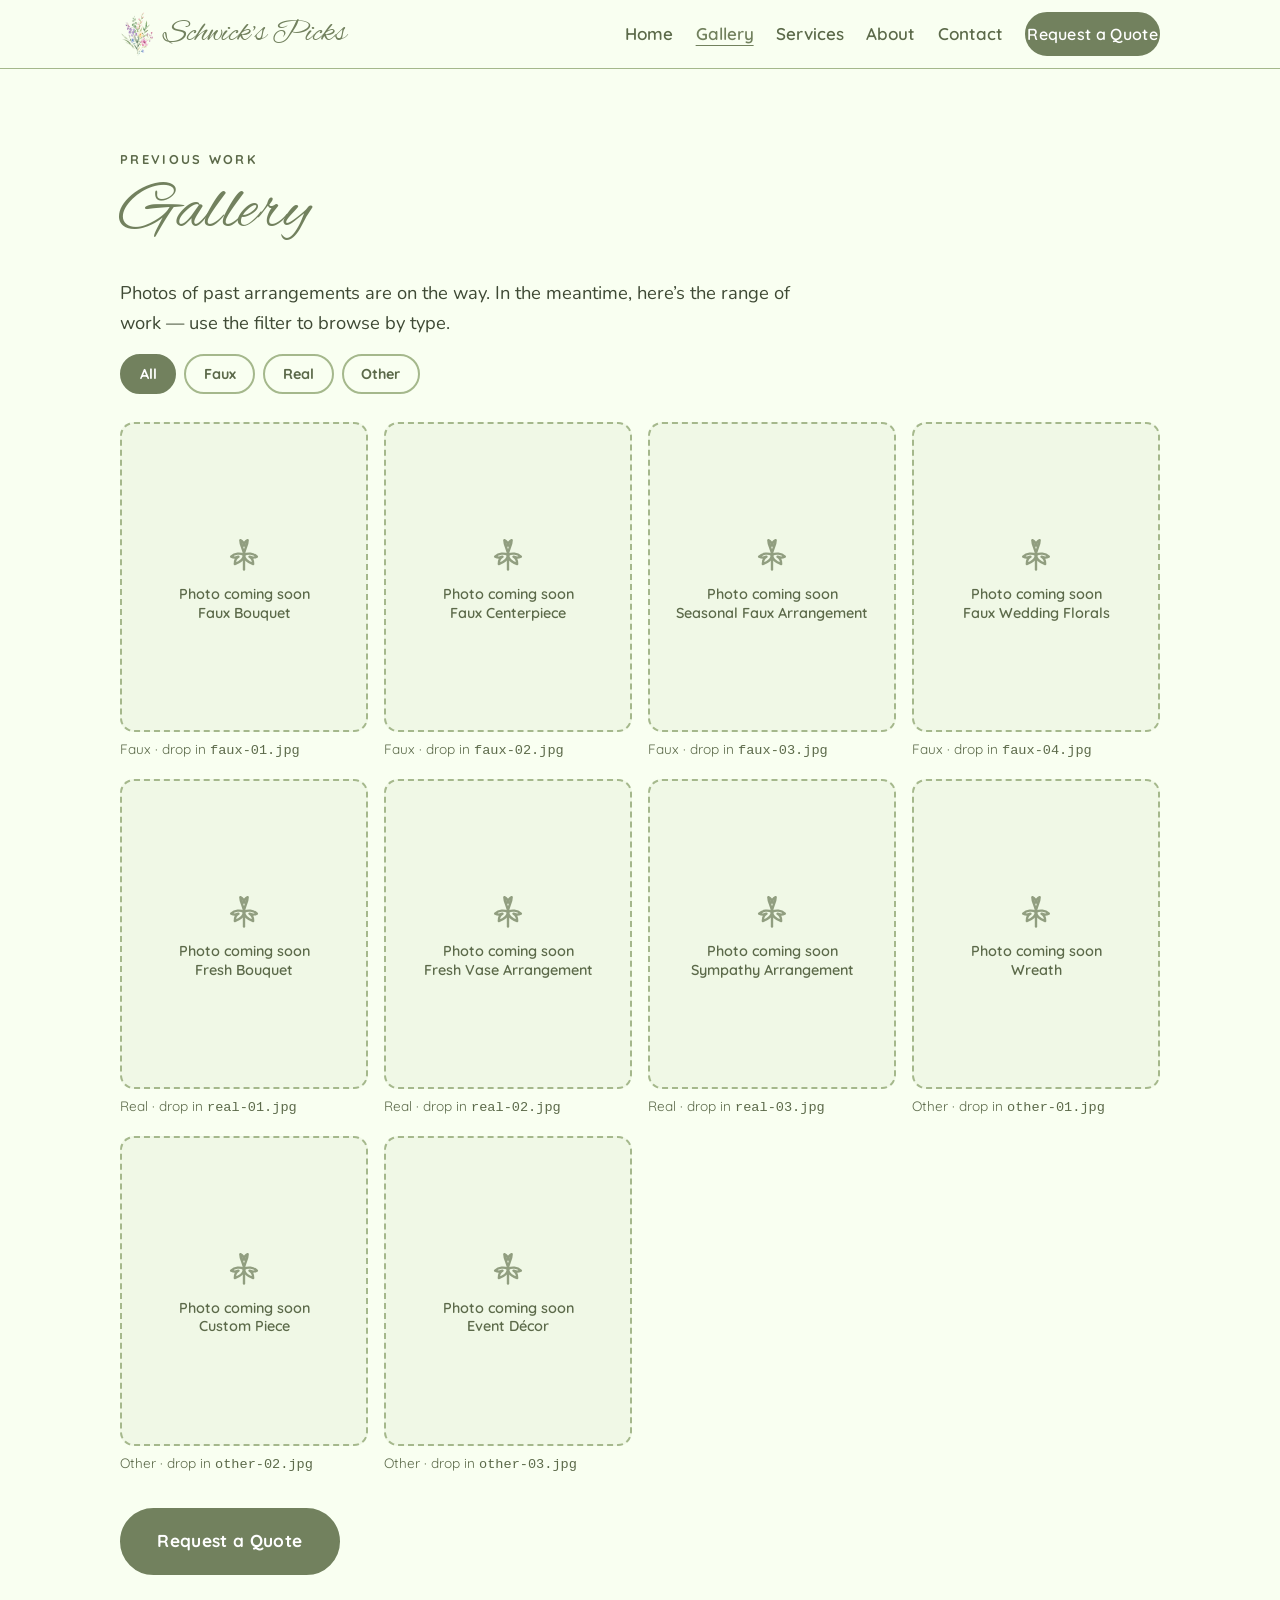
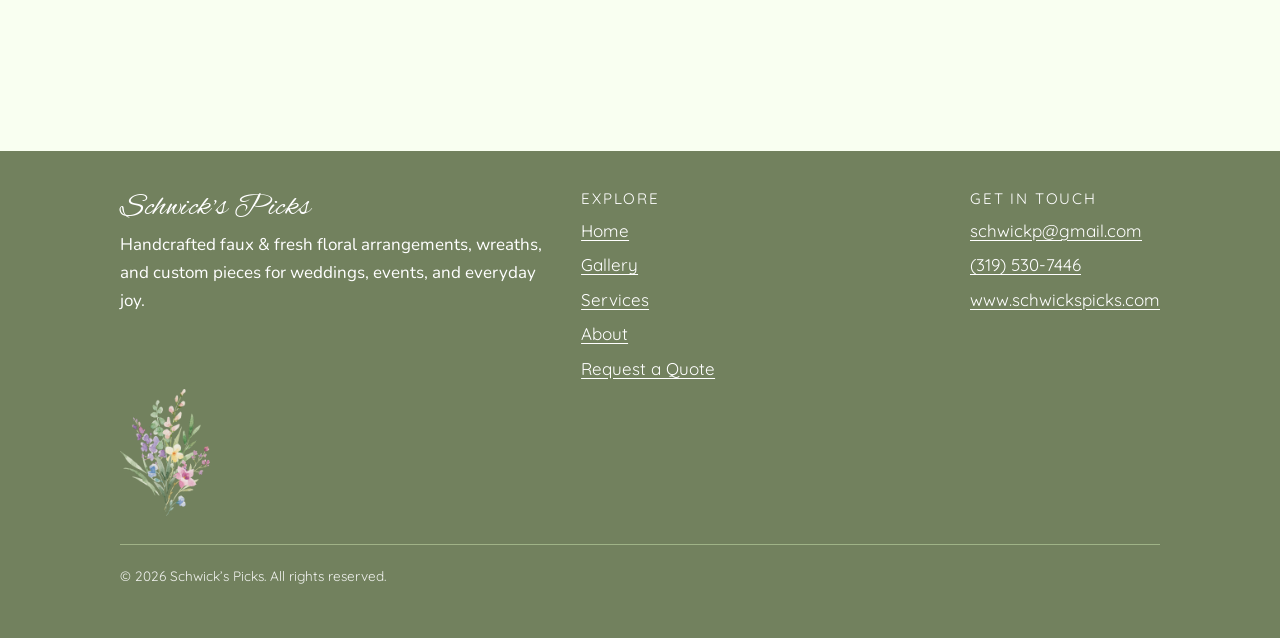
==== gallery.html @ 074eb184 "Schwick's Picks: initial static marketing site Multi-page static site (Home, Services, Gallery, Quot" ====
<!DOCTYPE html>
<html lang="en">
<head>
  <meta charset="UTF-8">
  <meta name="viewport" content="width=device-width, initial-scale=1">
  <title>Gallery — Schwick's Picks</title>
  <meta name="description" content="A gallery of past floral work from Schwick's Picks — faux arrangements, fresh flowers, wreaths, and custom pieces.">

  <meta property="og:type" content="website">
  <meta property="og:title" content="Gallery — Schwick's Picks">
  <meta property="og:description" content="Past floral work — faux arrangements, fresh flowers, wreaths, and custom pieces.">
  <meta property="og:image" content="assets/img/branding/schwicks-picks-floral.png">
  <meta property="og:site_name" content="Schwick's Picks">
  <meta name="twitter:card" content="summary">

  <link rel="icon" href="assets/img/branding/favicon.png" sizes="32x32" type="image/png">
  <link rel="apple-touch-icon" href="assets/img/branding/favicon-180.png">

  <link rel="preconnect" href="https://fonts.googleapis.com">
  <link rel="preconnect" href="https://fonts.gstatic.com" crossorigin>
  <link href="https://fonts.googleapis.com/css2?family=Alex+Brush&amp;family=Nunito:wght@400;600;700&amp;family=Quicksand:wght@500;600;700&amp;display=swap" rel="stylesheet">

  <link rel="stylesheet" href="styles.css">
</head>
<body>
  <a class="skip-link" href="#main">Skip to content</a>

  <!-- ===== Shared header (keep in sync across all pages) ===== -->
  <header class="site-header">
    <div class="container site-header__inner">
      <a class="brand" href="index.html">
        <img class="brand__mark" src="assets/img/branding/schwicks-picks-floral.png" alt="" width="34" height="44">
        <span class="brand__name">Schwick&rsquo;s Picks</span>
      </a>
      <button class="nav-toggle" type="button" aria-expanded="false" aria-controls="site-nav">
        <span class="visually-hidden">Menu</span>
        <span class="nav-toggle__bar"></span>
        <span class="nav-toggle__bar"></span>
        <span class="nav-toggle__bar"></span>
      </button>
      <nav class="site-nav" id="site-nav" aria-label="Primary">
        <ul>
          <li><a href="index.html">Home</a></li>
          <li><a href="gallery.html" aria-current="page">Gallery</a></li>
          <li><a href="services.html">Services</a></li>
          <li><a href="about.html">About</a></li>
          <li><a href="quote.html#contact">Contact</a></li>
          <li><a class="btn" href="quote.html">Request a Quote</a></li>
        </ul>
      </nav>
    </div>
  </header>

  <main id="main">

    <section class="section">
      <div class="container">
        <p class="eyebrow">Previous work</p>
        <h1>Gallery</h1>
        <p class="lead">Photos of past arrangements are on the way. In the meantime, here&rsquo;s the range of work &mdash; use the filter to browse by type.</p>

        <!-- Vanilla-JS filter. Works without JS: all items simply show. -->
        <div class="filter-bar" data-filter-bar role="group" aria-label="Filter gallery by type">
          <button class="filter-btn" type="button" data-filter="all" aria-pressed="true">All</button>
          <button class="filter-btn" type="button" data-filter="faux" aria-pressed="false">Faux</button>
          <button class="filter-btn" type="button" data-filter="real" aria-pressed="false">Real</button>
          <button class="filter-btn" type="button" data-filter="other" aria-pressed="false">Other</button>
        </div>

        <div class="gallery-grid">

          <!-- FAUX — Owner: replace each .photo-ph contents with
               <img class="photo-ph__img" src="assets/img/gallery/faux-0X.jpg" alt="..."> -->
          <figure class="gallery-figure" data-category="faux">
            <div class="photo-ph">
              <img class="ph-glyph" src="assets/img/branding/sprig.svg" alt="" aria-hidden="true">
              <span class="photo-ph__caption">Photo coming soon<br>Faux Bouquet</span>
            </div>
            <figcaption>Faux &middot; drop in <code>faux-01.jpg</code></figcaption>
          </figure>
          <figure class="gallery-figure" data-category="faux">
            <div class="photo-ph">
              <img class="ph-glyph" src="assets/img/branding/sprig.svg" alt="" aria-hidden="true">
              <span class="photo-ph__caption">Photo coming soon<br>Faux Centerpiece</span>
            </div>
            <figcaption>Faux &middot; drop in <code>faux-02.jpg</code></figcaption>
          </figure>
          <figure class="gallery-figure" data-category="faux">
            <div class="photo-ph">
              <img class="ph-glyph" src="assets/img/branding/sprig.svg" alt="" aria-hidden="true">
              <span class="photo-ph__caption">Photo coming soon<br>Seasonal Faux Arrangement</span>
            </div>
            <figcaption>Faux &middot; drop in <code>faux-03.jpg</code></figcaption>
          </figure>
          <figure class="gallery-figure" data-category="faux">
            <div class="photo-ph">
              <img class="ph-glyph" src="assets/img/branding/sprig.svg" alt="" aria-hidden="true">
              <span class="photo-ph__caption">Photo coming soon<br>Faux Wedding Florals</span>
            </div>
            <figcaption>Faux &middot; drop in <code>faux-04.jpg</code></figcaption>
          </figure>

          <!-- REAL — Owner: drop in assets/img/gallery/real-0X.jpg -->
          <figure class="gallery-figure" data-category="real">
            <div class="photo-ph">
              <img class="ph-glyph" src="assets/img/branding/sprig.svg" alt="" aria-hidden="true">
              <span class="photo-ph__caption">Photo coming soon<br>Fresh Bouquet</span>
            </div>
            <figcaption>Real &middot; drop in <code>real-01.jpg</code></figcaption>
          </figure>
          <figure class="gallery-figure" data-category="real">
            <div class="photo-ph">
              <img class="ph-glyph" src="assets/img/branding/sprig.svg" alt="" aria-hidden="true">
              <span class="photo-ph__caption">Photo coming soon<br>Fresh Vase Arrangement</span>
            </div>
            <figcaption>Real &middot; drop in <code>real-02.jpg</code></figcaption>
          </figure>
          <figure class="gallery-figure" data-category="real">
            <div class="photo-ph">
              <img class="ph-glyph" src="assets/img/branding/sprig.svg" alt="" aria-hidden="true">
              <span class="photo-ph__caption">Photo coming soon<br>Sympathy Arrangement</span>
            </div>
            <figcaption>Real &middot; drop in <code>real-03.jpg</code></figcaption>
          </figure>

          <!-- OTHER — Owner: drop in assets/img/gallery/other-0X.jpg -->
          <figure class="gallery-figure" data-category="other">
            <div class="photo-ph">
              <img class="ph-glyph" src="assets/img/branding/sprig.svg" alt="" aria-hidden="true">
              <span class="photo-ph__caption">Photo coming soon<br>Wreath</span>
            </div>
            <figcaption>Other &middot; drop in <code>other-01.jpg</code></figcaption>
          </figure>
          <figure class="gallery-figure" data-category="other">
            <div class="photo-ph">
              <img class="ph-glyph" src="assets/img/branding/sprig.svg" alt="" aria-hidden="true">
              <span class="photo-ph__caption">Photo coming soon<br>Custom Piece</span>
            </div>
            <figcaption>Other &middot; drop in <code>other-02.jpg</code></figcaption>
          </figure>
          <figure class="gallery-figure" data-category="other">
            <div class="photo-ph">
              <img class="ph-glyph" src="assets/img/branding/sprig.svg" alt="" aria-hidden="true">
              <span class="photo-ph__caption">Photo coming soon<br>Event D&eacute;cor</span>
            </div>
            <figcaption>Other &middot; drop in <code>other-03.jpg</code></figcaption>
          </figure>

        </div>

        <p style="margin-top:2rem;"><a class="btn btn--lg" href="quote.html">Request a Quote</a></p>
      </div>
    </section>

  </main>

  <!-- ===== Shared footer (keep in sync across all pages) ===== -->
  <footer class="site-footer">
    <div class="container">
      <div class="site-footer__grid">
        <div>
          <h2>Schwick&rsquo;s Picks</h2>
          <p>Handcrafted faux &amp; fresh floral arrangements, wreaths, and custom pieces for weddings, events, and everyday joy.</p>
          <!-- TODO: add service area, e.g. "Serving Eastern Iowa" -->
        </div>
        <div>
          <h3>Explore</h3>
          <ul>
            <li><a href="index.html">Home</a></li>
            <li><a href="gallery.html">Gallery</a></li>
            <li><a href="services.html">Services</a></li>
            <li><a href="about.html">About</a></li>
            <li><a href="quote.html">Request a Quote</a></li>
          </ul>
        </div>
        <div>
          <h3>Get in touch</h3>
          <ul>
            <li><a href="mailto:schwickp@gmail.com">schwickp@gmail.com</a></li>
            <li><a href="tel:+13195307446">(319) 530-7446</a></li>
            <li><a href="https://www.schwickspicks.com">www.schwickspicks.com</a></li>
          </ul>
        </div>
      </div>
      <img class="footer-art" src="assets/img/branding/schwicks-picks-floral.png" alt="" aria-hidden="true">
      <p class="footer-legal">&copy; <span id="year">2026</span> Schwick&rsquo;s Picks. All rights reserved.</p>
    </div>
  </footer>

  <script src="script.js"></script>
  <script>document.getElementById("year").textContent = new Date().getFullYear();</script>
</body>
</html>
---- styles.css ----
/* =========================================================================
   Schwick's Picks — shared stylesheet
   Plain CSS3, no build step. Mobile-first.
   ========================================================================= */

:root {
  /* Brand palette — sampled from the business card */
  --color-bg: #F9FFF1;        /* soft ivory/cream background */
  --color-primary: #72815E;   /* deep sage green — headings, nav, icons, buttons */
  --color-accent: #A5B88C;    /* lighter sage green — borders, hover states, dividers */
  --color-text: #3F4A35;      /* darker sage-gray — body paragraph text (WCAG AA on cream) */

  --color-surface: #FFFFFF;
  --color-primary-dark: #5C6A4A;   /* button hover / active */

  /* Typography */
  --font-script: "Alex Brush", "Segoe Script", cursive;
  --font-ui: "Quicksand", "Trebuchet MS", system-ui, sans-serif;
  --font-body: "Nunito", system-ui, -apple-system, "Segoe UI", sans-serif;

  --maxw: 1080px;
  --radius: 14px;
  --shadow: 0 6px 22px rgba(63, 74, 53, 0.12);
  --focus: 3px solid var(--color-primary-dark);
}

/* ---------- Reset-ish ---------- */
*,
*::before,
*::after { box-sizing: border-box; }

html { scroll-behavior: smooth; }

body {
  margin: 0;
  background: var(--color-bg);
  color: var(--color-text);
  font-family: var(--font-body);
  font-size: 1.0625rem;
  line-height: 1.65;
  -webkit-font-smoothing: antialiased;
}

img { max-width: 100%; display: block; }

a { color: var(--color-primary-dark); }
a:hover { color: var(--color-primary); }

/* Visible focus for keyboard users everywhere */
a:focus-visible,
button:focus-visible,
:focus-visible {
  outline: var(--focus);
  outline-offset: 2px;
  border-radius: 4px;
}

/* ---------- Headings ---------- */
h1, h2, h3 {
  font-family: var(--font-script);
  color: var(--color-primary);
  font-weight: 400;
  line-height: 1.1;
  margin: 0 0 0.4em;
  letter-spacing: 0.5px;
}
h1 { font-size: clamp(2.6rem, 8vw, 4.25rem); }
h2 { font-size: clamp(2rem, 5.5vw, 3rem); }
h3 { font-size: clamp(1.6rem, 4vw, 2.1rem); }

/* Small rounded-sans labels above script headings */
.eyebrow {
  font-family: var(--font-ui);
  text-transform: uppercase;
  letter-spacing: 0.18em;
  font-size: 0.8rem;
  font-weight: 700;
  color: var(--color-primary-dark);
  margin: 0 0 0.35rem;
}

p { margin: 0 0 1rem; }

/* ---------- Layout helpers ---------- */
.container {
  width: 100%;
  max-width: var(--maxw);
  margin-inline: auto;
  padding-inline: 1.25rem;
}

.section { padding-block: clamp(2.75rem, 8vw, 5rem); }
.section--tint { background: rgba(165, 184, 140, 0.14); }

.center { text-align: center; }

.visually-hidden {
  position: absolute !important;
  width: 1px; height: 1px;
  padding: 0; margin: -1px;
  overflow: hidden; clip: rect(0 0 0 0);
  white-space: nowrap; border: 0;
}

.skip-link {
  position: absolute;
  left: 0.5rem;
  top: -3rem;
  background: var(--color-primary-dark);
  color: #fff;
  padding: 0.6rem 1rem;
  border-radius: 8px;
  z-index: 200;
  transition: top 0.2s ease;
}
.skip-link:focus { top: 0.5rem; color: #fff; }

/* ---------- Buttons ---------- */
.btn {
  display: inline-block;
  font-family: var(--font-ui);
  font-weight: 700;
  font-size: 1rem;
  letter-spacing: 0.02em;
  text-decoration: none;
  padding: 0.85rem 1.6rem;
  border-radius: 999px;
  border: 2px solid var(--color-primary);
  background: var(--color-primary);
  color: #fff;
  cursor: pointer;
  transition: background 0.15s ease, border-color 0.15s ease, transform 0.15s ease;
}
.btn:hover {
  background: var(--color-primary-dark);
  border-color: var(--color-primary-dark);
  color: #fff;
  transform: translateY(-1px);
}
.btn--ghost {
  background: transparent;
  color: var(--color-primary-dark);
}
.btn--ghost:hover {
  background: var(--color-primary);
  color: #fff;
}
.btn--lg { padding: 1.05rem 2.2rem; font-size: 1.08rem; }

/* ---------- Header / nav ---------- */
.site-header {
  position: sticky;
  top: 0;
  z-index: 100;
  background: rgba(249, 255, 241, 0.94);
  backdrop-filter: blur(6px);
  border-bottom: 1px solid var(--color-accent);
}
.site-header__inner {
  display: flex;
  align-items: center;
  justify-content: space-between;
  gap: 1rem;
  min-height: 68px;
}

.brand {
  display: inline-flex;
  align-items: center;
  gap: 0.55rem;
  text-decoration: none;
  color: var(--color-primary);
}
.brand__mark { width: 34px; height: 44px; object-fit: contain; }
.brand__name {
  font-family: var(--font-script);
  font-size: 2rem;
  line-height: 1;
  color: var(--color-primary);
}

.nav-toggle {
  display: inline-flex;
  flex-direction: column;
  justify-content: center;
  gap: 5px;
  width: 44px;
  height: 44px;
  padding: 0;
  background: transparent;
  border: 1px solid var(--color-accent);
  border-radius: 10px;
}
.nav-toggle__bar {
  display: block;
  width: 22px;
  height: 2px;
  margin-inline: auto;
  background: var(--color-primary);
  transition: transform 0.2s ease, opacity 0.2s ease;
}
.nav-toggle[aria-expanded="true"] .nav-toggle__bar:nth-child(1) { transform: translateY(7px) rotate(45deg); }
.nav-toggle[aria-expanded="true"] .nav-toggle__bar:nth-child(2) { opacity: 0; }
.nav-toggle[aria-expanded="true"] .nav-toggle__bar:nth-child(3) { transform: translateY(-7px) rotate(-45deg); }

.site-nav ul {
  list-style: none;
  margin: 0;
  padding: 0;
}
.site-nav a {
  font-family: var(--font-ui);
  font-weight: 600;
  text-decoration: none;
  color: var(--color-primary-dark);
  display: block;
  padding: 0.6rem 0.2rem;
}
.site-nav a:hover,
.site-nav a[aria-current="page"] {
  color: var(--color-primary);
}
.site-nav a[aria-current="page"] { text-decoration: underline; text-underline-offset: 5px; }

.site-nav .btn { color: #fff; }
.site-nav .btn[aria-current="page"] { text-decoration: none; }

/* Mobile: collapsed menu */
@media (max-width: 819px) {
  .site-nav {
    display: none;
    width: 100%;
    padding-bottom: 0.75rem;
  }
  .site-header__inner { flex-wrap: wrap; }
  .site-nav.is-open { display: block; }
  .site-nav ul { display: flex; flex-direction: column; gap: 0.15rem; }
  .site-nav li { border-top: 1px solid var(--color-accent); }
  .site-nav li:first-child { border-top: 0; }
  .site-nav .btn {
    display: inline-block;
    margin-top: 0.6rem;
  }
}

/* Desktop nav */
@media (min-width: 820px) {
  .nav-toggle { display: none; }
  .site-nav { display: block !important; }
  .site-nav ul { display: flex; align-items: center; gap: 1.4rem; }
  .site-nav a { padding: 0.4rem 0; }
}

/* ---------- Hero ---------- */
.hero {
  position: relative;
  overflow: hidden;
  padding-block: clamp(3rem, 10vw, 6rem);
}
.hero__grid {
  display: grid;
  gap: 1.5rem;
  align-items: center;
}
.hero__art {
  justify-self: center;
  width: min(320px, 72vw);
  filter: drop-shadow(0 10px 20px rgba(63, 74, 53, 0.14));
}
.hero__tagline {
  font-family: var(--font-ui);
  font-size: clamp(1.05rem, 2.5vw, 1.3rem);
  color: var(--color-text);
  max-width: 40ch;
}
.hero__cta { margin-top: 1.25rem; display: flex; flex-wrap: wrap; gap: 0.8rem; }

@media (min-width: 820px) {
  .hero__grid { grid-template-columns: 1fr 0.85fr; }
  .hero__art { width: min(380px, 40vw); }
  .hero__copy { order: -1; }
}

/* ---------- Cards ---------- */
.card-grid {
  display: grid;
  gap: 1.25rem;
  grid-template-columns: 1fr;
}
@media (min-width: 620px) {
  .card-grid { grid-template-columns: repeat(2, 1fr); }
}
@media (min-width: 900px) {
  .card-grid--3 { grid-template-columns: repeat(3, 1fr); }
}

.offer-card {
  background: var(--color-surface);
  border: 1px solid var(--color-accent);
  border-radius: var(--radius);
  padding: 1.5rem;
  box-shadow: var(--shadow);
  display: flex;
  flex-direction: column;
}
.offer-card h3 { margin-bottom: 0.25rem; }
.offer-card p { font-size: 0.98rem; }
.offer-card .btn { margin-top: auto; align-self: flex-start; }

/* Lead card (Faux) gets extra visual weight */
.offer-card--lead {
  border-color: var(--color-primary);
  border-width: 2px;
  background: linear-gradient(180deg, rgba(165,184,140,0.16), var(--color-surface) 60%);
}
.offer-card--lead .badge { align-self: flex-start; }
@media (min-width: 900px) {
  .offer-card--lead { grid-column: span 1; }
}

.badge {
  display: inline-block;
  font-family: var(--font-ui);
  font-weight: 700;
  font-size: 0.72rem;
  letter-spacing: 0.12em;
  text-transform: uppercase;
  color: #fff;
  background: var(--color-primary);
  padding: 0.25rem 0.6rem;
  border-radius: 999px;
  margin-bottom: 0.75rem;
}

/* ---------- Photo placeholders ---------- */
/* Consistent 4:5 portrait so real photos drop in without reflow */
.photo-ph {
  position: relative;
  aspect-ratio: 4 / 5;
  border: 2px dashed var(--color-accent);
  border-radius: var(--radius);
  background: rgba(165, 184, 140, 0.10);
  display: flex;
  flex-direction: column;
  align-items: center;
  justify-content: center;
  text-align: center;
  padding: 1rem;
  color: var(--color-primary-dark);
  overflow: hidden;
}
.photo-ph .ph-glyph { width: 44px; height: 44px; opacity: 0.75; margin-bottom: 0.6rem; }
.photo-ph__caption {
  font-family: var(--font-ui);
  font-weight: 600;
  font-size: 0.9rem;
  line-height: 1.3;
}
/* When the owner adds a real photo, give the <img> class="photo-ph__img"
   and it will cover the box at the same 4:5 ratio. */
.photo-ph > .photo-ph__img {
  position: absolute;
  inset: 0;
  width: 100%;
  height: 100%;
  object-fit: cover;
}

.gallery-grid {
  display: grid;
  gap: 1rem;
  grid-template-columns: repeat(2, 1fr);
}
@media (min-width: 720px) {
  .gallery-grid { grid-template-columns: repeat(3, 1fr); }
}
@media (min-width: 980px) {
  .gallery-grid { grid-template-columns: repeat(4, 1fr); }
}
.gallery-figure { margin: 0; }
.gallery-figure figcaption {
  font-family: var(--font-ui);
  font-size: 0.85rem;
  margin-top: 0.4rem;
  color: var(--color-primary-dark);
}

/* ---------- Gallery filter ---------- */
.filter-bar {
  display: flex;
  flex-wrap: wrap;
  gap: 0.5rem;
  margin-bottom: 1.75rem;
}
.filter-btn {
  font-family: var(--font-ui);
  font-weight: 700;
  font-size: 0.9rem;
  padding: 0.55rem 1.1rem;
  border-radius: 999px;
  border: 2px solid var(--color-accent);
  background: transparent;
  color: var(--color-primary-dark);
  cursor: pointer;
}
.filter-btn:hover { border-color: var(--color-primary); }
.filter-btn[aria-pressed="true"] {
  background: var(--color-primary);
  border-color: var(--color-primary);
  color: #fff;
}
.is-hidden { display: none !important; }

/* ---------- Services sections ---------- */
.service-block { margin-bottom: clamp(2.5rem, 7vw, 4rem); }
.service-block:last-child { margin-bottom: 0; }
.service-block__lead {
  background: var(--color-surface);
  border: 2px solid var(--color-primary);
  border-radius: var(--radius);
  padding: clamp(1.25rem, 4vw, 2.25rem);
  box-shadow: var(--shadow);
}
.service-list {
  font-family: var(--font-ui);
  padding-left: 1.1rem;
  margin: 0.5rem 0 0;
}
.service-list li { margin-bottom: 0.35rem; }

/* ---------- Quote page ---------- */
.quote-card {
  background: var(--color-surface);
  border: 1px solid var(--color-accent);
  border-radius: var(--radius);
  padding: clamp(1.5rem, 5vw, 2.5rem);
  box-shadow: var(--shadow);
  text-align: center;
}
.quote-card .btn { margin-block: 0.5rem 1rem; }
.contact-lines {
  font-family: var(--font-ui);
  font-weight: 600;
  list-style: none;
  padding: 0;
  margin: 1.25rem 0 0;
  display: grid;
  gap: 0.5rem;
}

/* ---------- Footer ---------- */
.site-footer {
  background: var(--color-primary);
  color: #fff;
  padding-block: 2.5rem;
  margin-top: clamp(2.5rem, 8vw, 5rem);
}
.site-footer a { color: #fff; text-decoration: underline; text-underline-offset: 3px; }
.site-footer a:hover { color: var(--color-bg); }
.site-footer__grid {
  display: grid;
  gap: 1.75rem;
  grid-template-columns: 1fr;
}
@media (min-width: 700px) {
  .site-footer__grid { grid-template-columns: 1.2fr 1fr auto; align-items: start; }
}
.site-footer h2 {
  color: #fff;
  font-size: 2rem;
  margin-bottom: 0.3rem;
}
.site-footer h3 {
  font-family: var(--font-ui);
  color: #fff;
  font-size: 0.95rem;
  text-transform: uppercase;
  letter-spacing: 0.12em;
  margin-bottom: 0.6rem;
}
.site-footer ul { list-style: none; margin: 0; padding: 0; }
.site-footer li { margin-bottom: 0.4rem; font-family: var(--font-ui); }
.site-footer .footer-art {
  width: 90px;
  opacity: 0.9;
  justify-self: start;
}
.footer-legal {
  font-family: var(--font-ui);
  font-size: 0.85rem;
  margin-top: 1.75rem;
  padding-top: 1.25rem;
  border-top: 1px solid var(--color-accent);
  opacity: 0.9;
}

/* ---------- Misc ---------- */
.lead { font-size: 1.15rem; max-width: 62ch; }
.stack > * + * { margin-top: 1rem; }
.narrow { max-width: 60ch; }

@media (prefers-reduced-motion: reduce) {
  html { scroll-behavior: auto; }
  * { transition: none !important; }
}
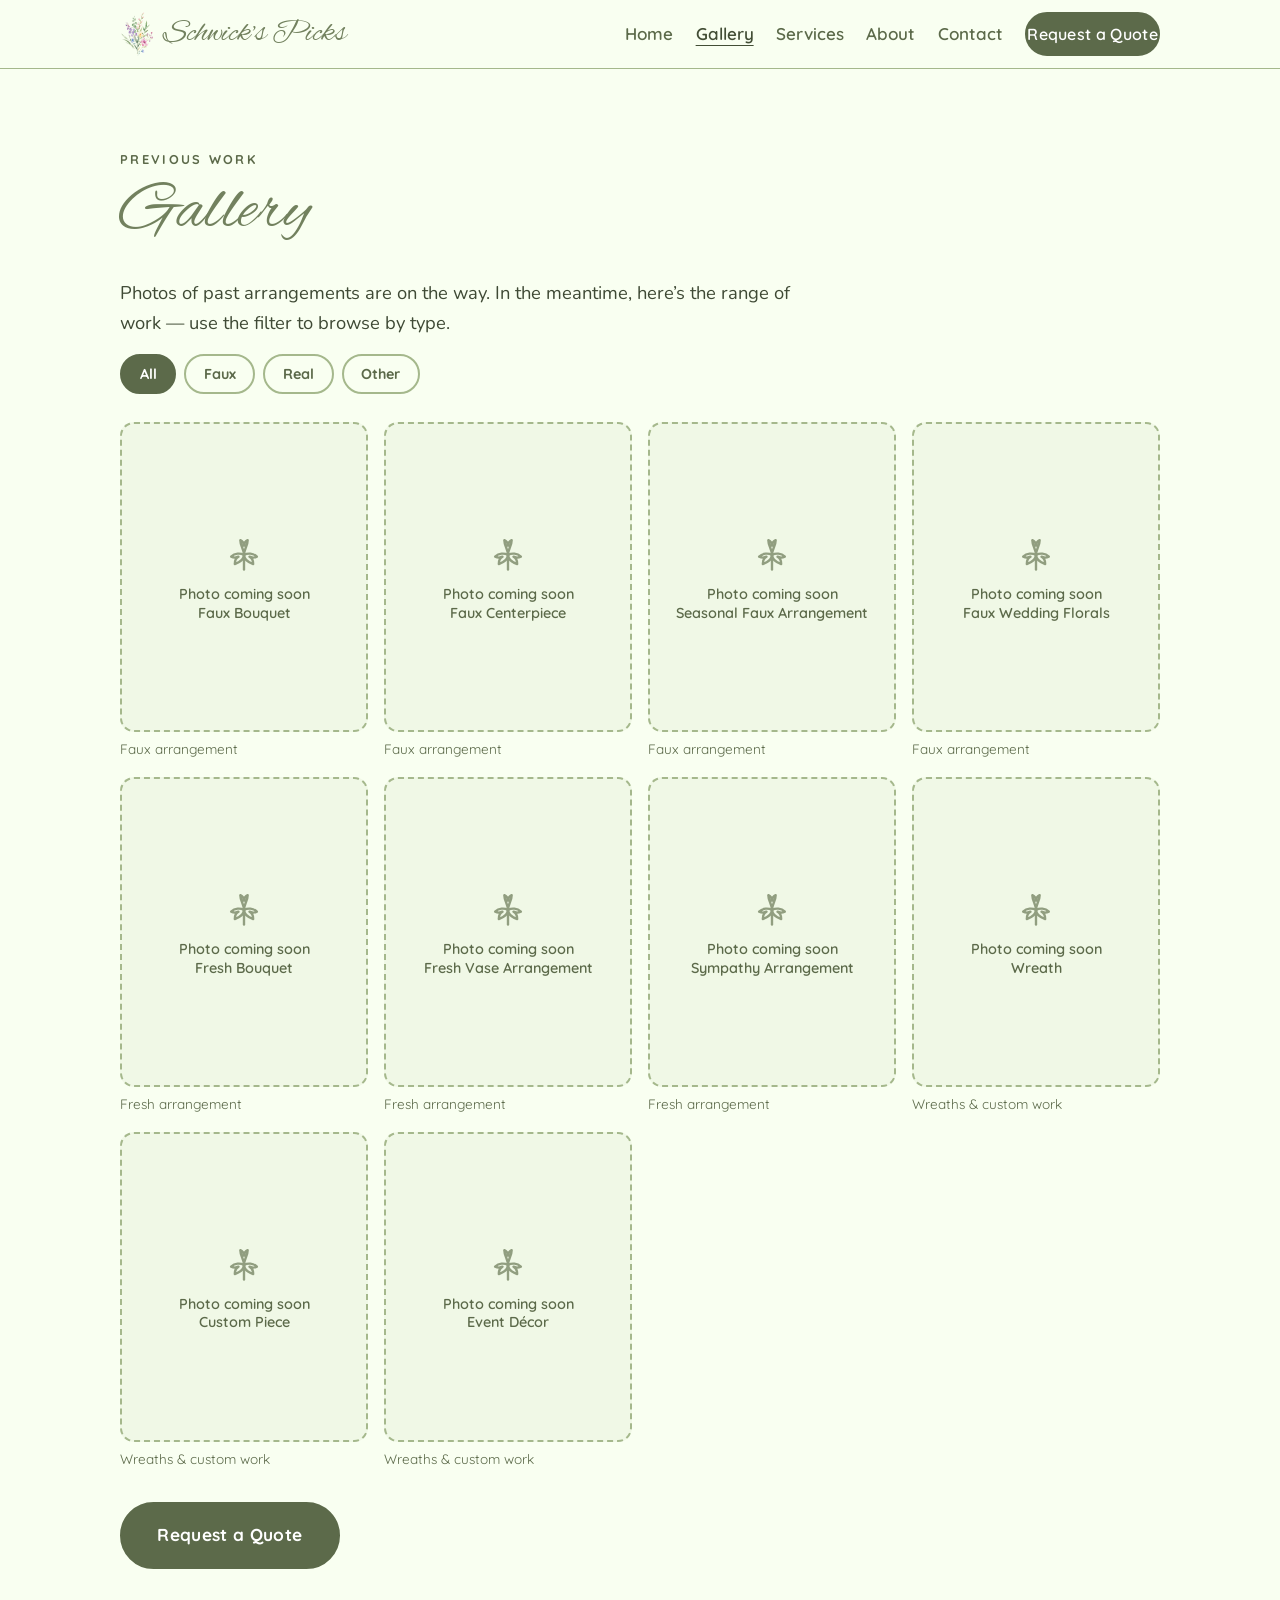
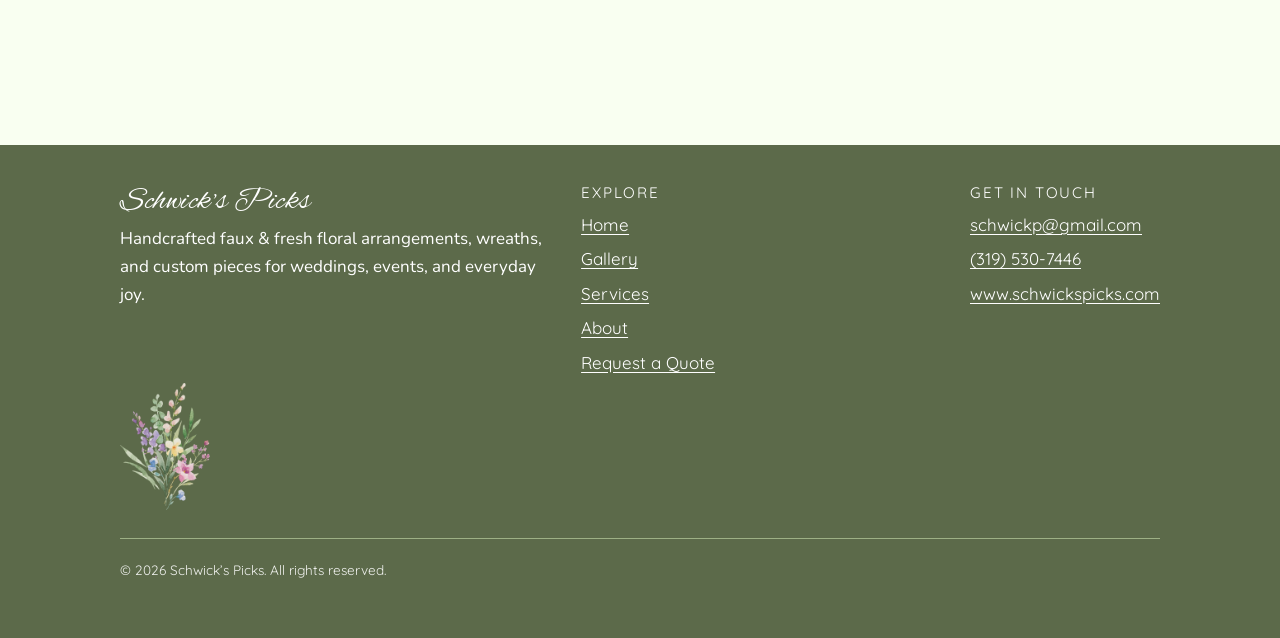
==== commit 0b82fb4e: "Tighten AA contrast on green surfaces; friendlier gallery captions - Buttons, badges, footer, active" ====
--- a/gallery.html
+++ b/gallery.html
@@ -72,78 +72,88 @@
           <!-- FAUX — Owner: replace each .photo-ph contents with
                <img class="photo-ph__img" src="assets/img/gallery/faux-0X.jpg" alt="..."> -->
           <figure class="gallery-figure" data-category="faux">
+            <!-- Owner: replace the two lines below with  <img class="photo-ph__img" src="assets/img/gallery/faux-01.jpg" alt="Faux bouquet"> -->
             <div class="photo-ph">
               <img class="ph-glyph" src="assets/img/branding/sprig.svg" alt="" aria-hidden="true">
               <span class="photo-ph__caption">Photo coming soon<br>Faux Bouquet</span>
             </div>
-            <figcaption>Faux &middot; drop in <code>faux-01.jpg</code></figcaption>
-          </figure>
-          <figure class="gallery-figure" data-category="faux">
-            <div class="photo-ph">
-              <img class="ph-glyph" src="assets/img/branding/sprig.svg" alt="" aria-hidden="true">
+            <figcaption>Faux arrangement</figcaption>
+          </figure>
+          <figure class="gallery-figure" data-category="faux">
+            <div class="photo-ph">
+              <img class="ph-glyph" src="assets/img/branding/sprig.svg" alt="" aria-hidden="true">
+              <!-- Owner: swap in assets/img/gallery/faux-02.jpg (class="photo-ph__img") -->
               <span class="photo-ph__caption">Photo coming soon<br>Faux Centerpiece</span>
             </div>
-            <figcaption>Faux &middot; drop in <code>faux-02.jpg</code></figcaption>
-          </figure>
-          <figure class="gallery-figure" data-category="faux">
-            <div class="photo-ph">
-              <img class="ph-glyph" src="assets/img/branding/sprig.svg" alt="" aria-hidden="true">
+            <figcaption>Faux arrangement</figcaption>
+          </figure>
+          <figure class="gallery-figure" data-category="faux">
+            <div class="photo-ph">
+              <img class="ph-glyph" src="assets/img/branding/sprig.svg" alt="" aria-hidden="true">
+              <!-- Owner: swap in assets/img/gallery/faux-03.jpg -->
               <span class="photo-ph__caption">Photo coming soon<br>Seasonal Faux Arrangement</span>
             </div>
-            <figcaption>Faux &middot; drop in <code>faux-03.jpg</code></figcaption>
-          </figure>
-          <figure class="gallery-figure" data-category="faux">
-            <div class="photo-ph">
-              <img class="ph-glyph" src="assets/img/branding/sprig.svg" alt="" aria-hidden="true">
+            <figcaption>Faux arrangement</figcaption>
+          </figure>
+          <figure class="gallery-figure" data-category="faux">
+            <div class="photo-ph">
+              <img class="ph-glyph" src="assets/img/branding/sprig.svg" alt="" aria-hidden="true">
+              <!-- Owner: swap in assets/img/gallery/faux-04.jpg -->
               <span class="photo-ph__caption">Photo coming soon<br>Faux Wedding Florals</span>
             </div>
-            <figcaption>Faux &middot; drop in <code>faux-04.jpg</code></figcaption>
+            <figcaption>Faux arrangement</figcaption>
           </figure>
 
           <!-- REAL — Owner: drop in assets/img/gallery/real-0X.jpg -->
           <figure class="gallery-figure" data-category="real">
             <div class="photo-ph">
               <img class="ph-glyph" src="assets/img/branding/sprig.svg" alt="" aria-hidden="true">
+              <!-- Owner: swap in assets/img/gallery/real-01.jpg -->
               <span class="photo-ph__caption">Photo coming soon<br>Fresh Bouquet</span>
             </div>
-            <figcaption>Real &middot; drop in <code>real-01.jpg</code></figcaption>
+            <figcaption>Fresh arrangement</figcaption>
           </figure>
           <figure class="gallery-figure" data-category="real">
             <div class="photo-ph">
               <img class="ph-glyph" src="assets/img/branding/sprig.svg" alt="" aria-hidden="true">
+              <!-- Owner: swap in assets/img/gallery/real-02.jpg -->
               <span class="photo-ph__caption">Photo coming soon<br>Fresh Vase Arrangement</span>
             </div>
-            <figcaption>Real &middot; drop in <code>real-02.jpg</code></figcaption>
+            <figcaption>Fresh arrangement</figcaption>
           </figure>
           <figure class="gallery-figure" data-category="real">
             <div class="photo-ph">
               <img class="ph-glyph" src="assets/img/branding/sprig.svg" alt="" aria-hidden="true">
+              <!-- Owner: swap in assets/img/gallery/real-03.jpg -->
               <span class="photo-ph__caption">Photo coming soon<br>Sympathy Arrangement</span>
             </div>
-            <figcaption>Real &middot; drop in <code>real-03.jpg</code></figcaption>
+            <figcaption>Fresh arrangement</figcaption>
           </figure>
 
           <!-- OTHER — Owner: drop in assets/img/gallery/other-0X.jpg -->
           <figure class="gallery-figure" data-category="other">
             <div class="photo-ph">
               <img class="ph-glyph" src="assets/img/branding/sprig.svg" alt="" aria-hidden="true">
+              <!-- Owner: swap in assets/img/gallery/other-01.jpg -->
               <span class="photo-ph__caption">Photo coming soon<br>Wreath</span>
             </div>
-            <figcaption>Other &middot; drop in <code>other-01.jpg</code></figcaption>
+            <figcaption>Wreaths &amp; custom work</figcaption>
           </figure>
           <figure class="gallery-figure" data-category="other">
             <div class="photo-ph">
               <img class="ph-glyph" src="assets/img/branding/sprig.svg" alt="" aria-hidden="true">
+              <!-- Owner: swap in assets/img/gallery/other-02.jpg -->
               <span class="photo-ph__caption">Photo coming soon<br>Custom Piece</span>
             </div>
-            <figcaption>Other &middot; drop in <code>other-02.jpg</code></figcaption>
+            <figcaption>Wreaths &amp; custom work</figcaption>
           </figure>
           <figure class="gallery-figure" data-category="other">
             <div class="photo-ph">
               <img class="ph-glyph" src="assets/img/branding/sprig.svg" alt="" aria-hidden="true">
+              <!-- Owner: swap in assets/img/gallery/other-03.jpg -->
               <span class="photo-ph__caption">Photo coming soon<br>Event D&eacute;cor</span>
             </div>
-            <figcaption>Other &middot; drop in <code>other-03.jpg</code></figcaption>
+            <figcaption>Wreaths &amp; custom work</figcaption>
           </figure>
 
         </div>
--- a/styles.css
+++ b/styles.css
@@ -11,7 +11,8 @@
   --color-text: #3F4A35;      /* darker sage-gray — body paragraph text (WCAG AA on cream) */
 
   --color-surface: #FFFFFF;
-  --color-primary-dark: #5C6A4A;   /* button hover / active */
+  --color-primary-dark: #5C6A4A;     /* white text on this passes WCAG AA (5.8:1) — buttons, footer */
+  --color-primary-darker: #434E36;   /* button hover / active */
 
   /* Typography */
   --font-script: "Alex Brush", "Segoe Script", cursive;
@@ -125,15 +126,15 @@
   text-decoration: none;
   padding: 0.85rem 1.6rem;
   border-radius: 999px;
-  border: 2px solid var(--color-primary);
-  background: var(--color-primary);
+  border: 2px solid var(--color-primary-dark);
+  background: var(--color-primary-dark);
   color: #fff;
   cursor: pointer;
   transition: background 0.15s ease, border-color 0.15s ease, transform 0.15s ease;
 }
 .btn:hover {
-  background: var(--color-primary-dark);
-  border-color: var(--color-primary-dark);
+  background: var(--color-primary-darker);
+  border-color: var(--color-primary-darker);
   color: #fff;
   transform: translateY(-1px);
 }
@@ -142,7 +143,7 @@
   color: var(--color-primary-dark);
 }
 .btn--ghost:hover {
-  background: var(--color-primary);
+  background: var(--color-primary-dark);
   color: #fff;
 }
 .btn--lg { padding: 1.05rem 2.2rem; font-size: 1.08rem; }
@@ -188,7 +189,7 @@
   height: 44px;
   padding: 0;
   background: transparent;
-  border: 1px solid var(--color-accent);
+  border: 1px solid var(--color-primary-dark);
   border-radius: 10px;
 }
 .nav-toggle__bar {
@@ -216,11 +217,16 @@
   display: block;
   padding: 0.6rem 0.2rem;
 }
-.site-nav a:hover,
+.site-nav a:hover {
+  color: var(--color-primary-darker);
+  text-decoration: underline;
+  text-underline-offset: 5px;
+}
 .site-nav a[aria-current="page"] {
-  color: var(--color-primary);
-}
-.site-nav a[aria-current="page"] { text-decoration: underline; text-underline-offset: 5px; }
+  color: var(--color-primary-darker);
+  text-decoration: underline;
+  text-underline-offset: 5px;
+}
 
 .site-nav .btn { color: #fff; }
 .site-nav .btn[aria-current="page"] { text-decoration: none; }
@@ -326,7 +332,7 @@
   letter-spacing: 0.12em;
   text-transform: uppercase;
   color: #fff;
-  background: var(--color-primary);
+  background: var(--color-primary-dark);
   padding: 0.25rem 0.6rem;
   border-radius: 999px;
   margin-bottom: 0.75rem;
@@ -403,10 +409,10 @@
   color: var(--color-primary-dark);
   cursor: pointer;
 }
-.filter-btn:hover { border-color: var(--color-primary); }
+.filter-btn:hover { border-color: var(--color-primary-dark); }
 .filter-btn[aria-pressed="true"] {
-  background: var(--color-primary);
-  border-color: var(--color-primary);
+  background: var(--color-primary-dark);
+  border-color: var(--color-primary-dark);
   color: #fff;
 }
 .is-hidden { display: none !important; }
@@ -450,7 +456,7 @@
 
 /* ---------- Footer ---------- */
 .site-footer {
-  background: var(--color-primary);
+  background: var(--color-primary-dark);
   color: #fff;
   padding-block: 2.5rem;
   margin-top: clamp(2.5rem, 8vw, 5rem);
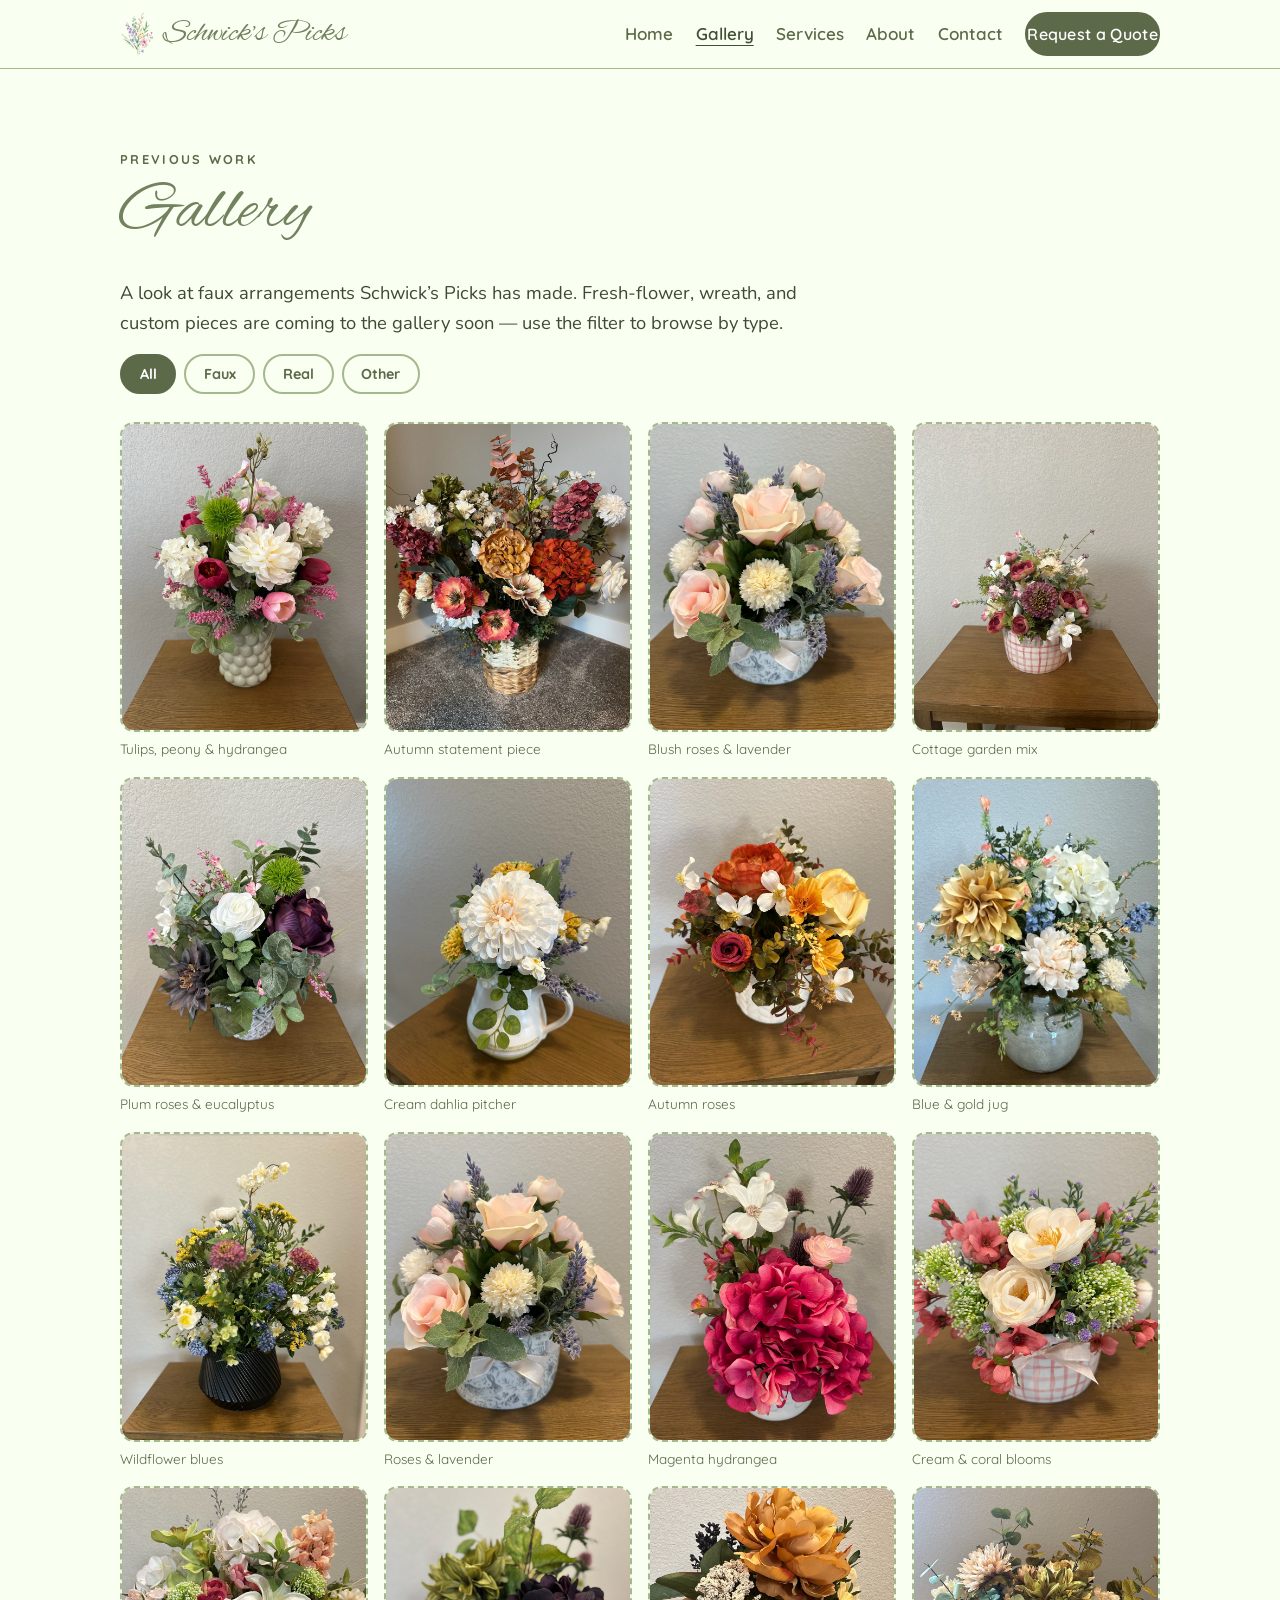
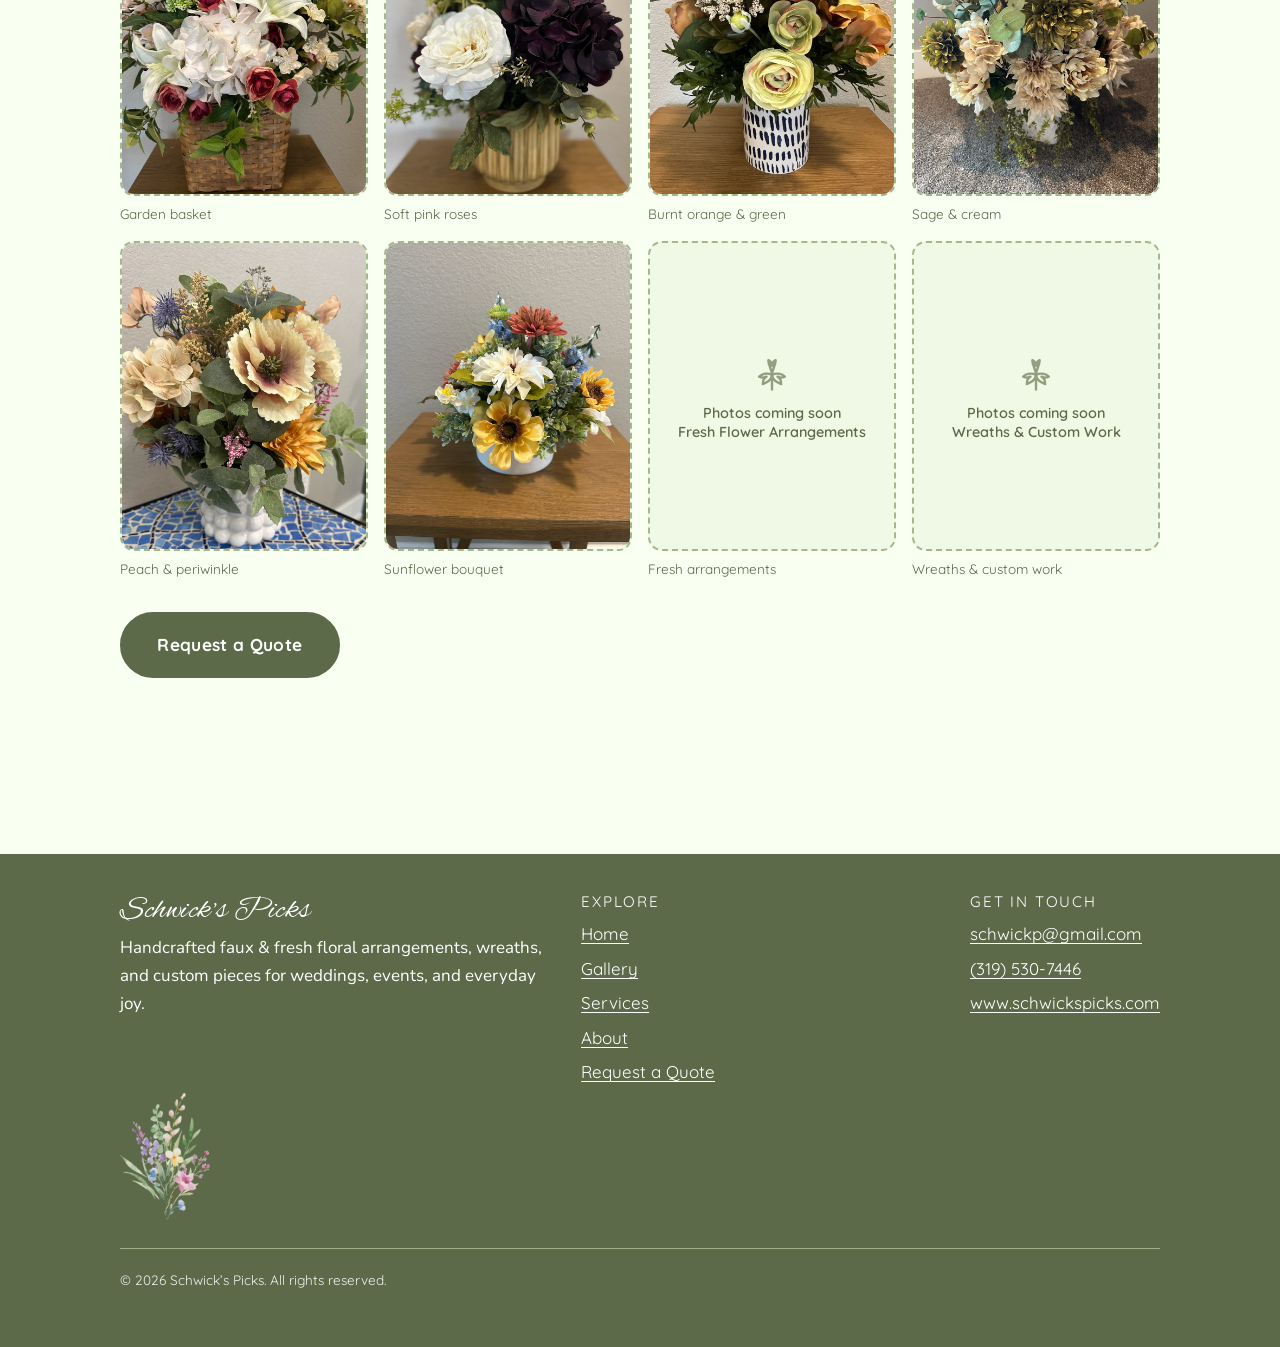
==== commit 15bcaa76: "Wire in real faux-arrangement photos - 18 owner photos resized to 900x1200 JPEG (~230KB each, 17MB -" ====
--- a/gallery.html
+++ b/gallery.html
@@ -4,14 +4,14 @@
   <meta charset="UTF-8">
   <meta name="viewport" content="width=device-width, initial-scale=1">
   <title>Gallery — Schwick's Picks</title>
-  <meta name="description" content="A gallery of past floral work from Schwick's Picks — faux arrangements, fresh flowers, wreaths, and custom pieces.">
+  <meta name="description" content="A gallery of past floral work from Schwick's Picks — faux arrangements, with fresh flowers, wreaths, and custom pieces to come.">
 
   <meta property="og:type" content="website">
   <meta property="og:title" content="Gallery — Schwick's Picks">
-  <meta property="og:description" content="Past floral work — faux arrangements, fresh flowers, wreaths, and custom pieces.">
-  <meta property="og:image" content="assets/img/branding/schwicks-picks-floral.png">
+  <meta property="og:description" content="Past floral work — faux arrangements, with fresh flowers, wreaths, and custom pieces to come.">
+  <meta property="og:image" content="assets/img/gallery/faux-01.jpg">
   <meta property="og:site_name" content="Schwick's Picks">
-  <meta name="twitter:card" content="summary">
+  <meta name="twitter:card" content="summary_large_image">
 
   <link rel="icon" href="assets/img/branding/favicon.png" sizes="32x32" type="image/png">
   <link rel="apple-touch-icon" href="assets/img/branding/favicon-180.png">
@@ -57,7 +57,7 @@
       <div class="container">
         <p class="eyebrow">Previous work</p>
         <h1>Gallery</h1>
-        <p class="lead">Photos of past arrangements are on the way. In the meantime, here&rsquo;s the range of work &mdash; use the filter to browse by type.</p>
+        <p class="lead">A look at faux arrangements Schwick&rsquo;s Picks has made. Fresh-flower, wreath, and custom pieces are coming to the gallery soon &mdash; use the filter to browse by type.</p>
 
         <!-- Vanilla-JS filter. Works without JS: all items simply show. -->
         <div class="filter-bar" data-filter-bar role="group" aria-label="Filter gallery by type">
@@ -69,89 +69,129 @@
 
         <div class="gallery-grid">
 
-          <!-- FAUX — Owner: replace each .photo-ph contents with
-               <img class="photo-ph__img" src="assets/img/gallery/faux-0X.jpg" alt="..."> -->
-          <figure class="gallery-figure" data-category="faux">
-            <!-- Owner: replace the two lines below with  <img class="photo-ph__img" src="assets/img/gallery/faux-01.jpg" alt="Faux bouquet"> -->
+          <figure class="gallery-figure" data-category="faux">
+            <div class="photo-ph">
+              <img class="photo-ph__img" src="assets/img/gallery/faux-01.jpg" alt="Faux arrangement of pink tulips, white peonies and hydrangea in a white hobnail vase" loading="lazy" width="900" height="1200">
+            </div>
+            <figcaption>Tulips, peony &amp; hydrangea</figcaption>
+          </figure>
+          <figure class="gallery-figure" data-category="faux">
+            <div class="photo-ph">
+              <img class="photo-ph__img" src="assets/img/gallery/faux-02.jpg" alt="Large faux arrangement of burgundy, rust and cream blooms in a tall woven basket" loading="lazy" width="900" height="1200">
+            </div>
+            <figcaption>Autumn statement piece</figcaption>
+          </figure>
+          <figure class="gallery-figure" data-category="faux">
+            <div class="photo-ph">
+              <img class="photo-ph__img" src="assets/img/gallery/faux-03.jpg" alt="Faux blush-pink roses with lavender sprigs in a blue toile pot" loading="lazy" width="900" height="1200">
+            </div>
+            <figcaption>Blush roses &amp; lavender</figcaption>
+          </figure>
+          <figure class="gallery-figure" data-category="faux">
+            <div class="photo-ph">
+              <img class="photo-ph__img" src="assets/img/gallery/faux-04.jpg" alt="Faux pink peonies, roses and white daisies in a pink gingham pot" loading="lazy" width="900" height="1200">
+            </div>
+            <figcaption>Cottage garden mix</figcaption>
+          </figure>
+          <figure class="gallery-figure" data-category="faux">
+            <div class="photo-ph">
+              <img class="photo-ph__img" src="assets/img/gallery/faux-05.jpg" alt="Faux plum roses, white blooms and eucalyptus in a grey patterned urn" loading="lazy" width="900" height="1200">
+            </div>
+            <figcaption>Plum roses &amp; eucalyptus</figcaption>
+          </figure>
+          <figure class="gallery-figure" data-category="faux">
+            <div class="photo-ph">
+              <img class="photo-ph__img" src="assets/img/gallery/faux-06.jpg" alt="Faux cream pom-pom dahlia with lavender in a white ceramic pitcher" loading="lazy" width="900" height="1200">
+            </div>
+            <figcaption>Cream dahlia pitcher</figcaption>
+          </figure>
+          <figure class="gallery-figure" data-category="faux">
+            <div class="photo-ph">
+              <img class="photo-ph__img" src="assets/img/gallery/faux-07.jpg" alt="Faux autumn arrangement of orange and butter-yellow roses with eucalyptus" loading="lazy" width="900" height="1200">
+            </div>
+            <figcaption>Autumn roses</figcaption>
+          </figure>
+          <figure class="gallery-figure" data-category="faux">
+            <div class="photo-ph">
+              <img class="photo-ph__img" src="assets/img/gallery/faux-08.jpg" alt="Faux blue, cream and gold blooms in a pale stone jug" loading="lazy" width="900" height="1200">
+            </div>
+            <figcaption>Blue &amp; gold jug</figcaption>
+          </figure>
+          <figure class="gallery-figure" data-category="faux">
+            <div class="photo-ph">
+              <img class="photo-ph__img" src="assets/img/gallery/faux-09.jpg" alt="Faux blue and yellow wildflower mix in a black fluted vase" loading="lazy" width="900" height="1200">
+            </div>
+            <figcaption>Wildflower blues</figcaption>
+          </figure>
+          <figure class="gallery-figure" data-category="faux">
+            <div class="photo-ph">
+              <img class="photo-ph__img" src="assets/img/gallery/faux-10.jpg" alt="Faux soft-pink roses and lavender in a blue toile pot" loading="lazy" width="900" height="1200">
+            </div>
+            <figcaption>Roses &amp; lavender</figcaption>
+          </figure>
+          <figure class="gallery-figure" data-category="faux">
+            <div class="photo-ph">
+              <img class="photo-ph__img" src="assets/img/gallery/faux-11.jpg" alt="Faux magenta hydrangea with white dogwood and purple thistle" loading="lazy" width="900" height="1200">
+            </div>
+            <figcaption>Magenta hydrangea</figcaption>
+          </figure>
+          <figure class="gallery-figure" data-category="faux">
+            <div class="photo-ph">
+              <img class="photo-ph__img" src="assets/img/gallery/faux-12.jpg" alt="Faux cream ranunculus and coral blossom in a pink gingham pot" loading="lazy" width="900" height="1200">
+            </div>
+            <figcaption>Cream &amp; coral blooms</figcaption>
+          </figure>
+          <figure class="gallery-figure" data-category="faux">
+            <div class="photo-ph">
+              <img class="photo-ph__img" src="assets/img/gallery/faux-13.jpg" alt="Faux pink and cream roses, lilies and hydrangea in a wicker basket" loading="lazy" width="900" height="1200">
+            </div>
+            <figcaption>Garden basket</figcaption>
+          </figure>
+          <figure class="gallery-figure" data-category="faux">
+            <div class="photo-ph">
+              <img class="photo-ph__img" src="assets/img/gallery/faux-14.jpg" alt="Faux pale-pink roses and lavender in a rabbit-toile pot with a white bow" loading="lazy" width="900" height="1200">
+            </div>
+            <figcaption>Soft pink roses</figcaption>
+          </figure>
+          <figure class="gallery-figure" data-category="faux">
+            <div class="photo-ph">
+              <img class="photo-ph__img" src="assets/img/gallery/faux-15.jpg" alt="Faux burnt-orange peony and green ranunculus in a navy dash-pattern vase" loading="lazy" width="900" height="1200">
+            </div>
+            <figcaption>Burnt orange &amp; green</figcaption>
+          </figure>
+          <figure class="gallery-figure" data-category="faux">
+            <div class="photo-ph">
+              <img class="photo-ph__img" src="assets/img/gallery/faux-16.jpg" alt="Faux sage-green and cream arrangement with dahlias and eucalyptus" loading="lazy" width="900" height="1200">
+            </div>
+            <figcaption>Sage &amp; cream</figcaption>
+          </figure>
+          <figure class="gallery-figure" data-category="faux">
+            <div class="photo-ph">
+              <img class="photo-ph__img" src="assets/img/gallery/faux-17.jpg" alt="Faux muted peach and periwinkle-blue blooms in a white hobnail vase" loading="lazy" width="900" height="1200">
+            </div>
+            <figcaption>Peach &amp; periwinkle</figcaption>
+          </figure>
+          <figure class="gallery-figure" data-category="faux">
+            <div class="photo-ph">
+              <img class="photo-ph__img" src="assets/img/gallery/faux-18.jpg" alt="Faux yellow sunflowers and mixed wildflowers in a white pot" loading="lazy" width="900" height="1200">
+            </div>
+            <figcaption>Sunflower bouquet</figcaption>
+          </figure>
+
+          <!-- Owner: fresh-flower photos go here. Drop in assets/img/gallery/real-01.jpg etc.
+               and replace this whole <figure> with the same markup as the faux ones (data-category="real"). -->
+          <figure class="gallery-figure" data-category="real">
             <div class="photo-ph">
               <img class="ph-glyph" src="assets/img/branding/sprig.svg" alt="" aria-hidden="true">
-              <span class="photo-ph__caption">Photo coming soon<br>Faux Bouquet</span>
-            </div>
-            <figcaption>Faux arrangement</figcaption>
-          </figure>
-          <figure class="gallery-figure" data-category="faux">
+              <span class="photo-ph__caption">Photos coming soon<br>Fresh Flower Arrangements</span>
+            </div>
+            <figcaption>Fresh arrangements</figcaption>
+          </figure>
+          <!-- Owner: wreath / custom / event photos go here (assets/img/gallery/other-01.jpg etc.), data-category="other". -->
+          <figure class="gallery-figure" data-category="other">
             <div class="photo-ph">
               <img class="ph-glyph" src="assets/img/branding/sprig.svg" alt="" aria-hidden="true">
-              <!-- Owner: swap in assets/img/gallery/faux-02.jpg (class="photo-ph__img") -->
-              <span class="photo-ph__caption">Photo coming soon<br>Faux Centerpiece</span>
-            </div>
-            <figcaption>Faux arrangement</figcaption>
-          </figure>
-          <figure class="gallery-figure" data-category="faux">
-            <div class="photo-ph">
-              <img class="ph-glyph" src="assets/img/branding/sprig.svg" alt="" aria-hidden="true">
-              <!-- Owner: swap in assets/img/gallery/faux-03.jpg -->
-              <span class="photo-ph__caption">Photo coming soon<br>Seasonal Faux Arrangement</span>
-            </div>
-            <figcaption>Faux arrangement</figcaption>
-          </figure>
-          <figure class="gallery-figure" data-category="faux">
-            <div class="photo-ph">
-              <img class="ph-glyph" src="assets/img/branding/sprig.svg" alt="" aria-hidden="true">
-              <!-- Owner: swap in assets/img/gallery/faux-04.jpg -->
-              <span class="photo-ph__caption">Photo coming soon<br>Faux Wedding Florals</span>
-            </div>
-            <figcaption>Faux arrangement</figcaption>
-          </figure>
-
-          <!-- REAL — Owner: drop in assets/img/gallery/real-0X.jpg -->
-          <figure class="gallery-figure" data-category="real">
-            <div class="photo-ph">
-              <img class="ph-glyph" src="assets/img/branding/sprig.svg" alt="" aria-hidden="true">
-              <!-- Owner: swap in assets/img/gallery/real-01.jpg -->
-              <span class="photo-ph__caption">Photo coming soon<br>Fresh Bouquet</span>
-            </div>
-            <figcaption>Fresh arrangement</figcaption>
-          </figure>
-          <figure class="gallery-figure" data-category="real">
-            <div class="photo-ph">
-              <img class="ph-glyph" src="assets/img/branding/sprig.svg" alt="" aria-hidden="true">
-              <!-- Owner: swap in assets/img/gallery/real-02.jpg -->
-              <span class="photo-ph__caption">Photo coming soon<br>Fresh Vase Arrangement</span>
-            </div>
-            <figcaption>Fresh arrangement</figcaption>
-          </figure>
-          <figure class="gallery-figure" data-category="real">
-            <div class="photo-ph">
-              <img class="ph-glyph" src="assets/img/branding/sprig.svg" alt="" aria-hidden="true">
-              <!-- Owner: swap in assets/img/gallery/real-03.jpg -->
-              <span class="photo-ph__caption">Photo coming soon<br>Sympathy Arrangement</span>
-            </div>
-            <figcaption>Fresh arrangement</figcaption>
-          </figure>
-
-          <!-- OTHER — Owner: drop in assets/img/gallery/other-0X.jpg -->
-          <figure class="gallery-figure" data-category="other">
-            <div class="photo-ph">
-              <img class="ph-glyph" src="assets/img/branding/sprig.svg" alt="" aria-hidden="true">
-              <!-- Owner: swap in assets/img/gallery/other-01.jpg -->
-              <span class="photo-ph__caption">Photo coming soon<br>Wreath</span>
-            </div>
-            <figcaption>Wreaths &amp; custom work</figcaption>
-          </figure>
-          <figure class="gallery-figure" data-category="other">
-            <div class="photo-ph">
-              <img class="ph-glyph" src="assets/img/branding/sprig.svg" alt="" aria-hidden="true">
-              <!-- Owner: swap in assets/img/gallery/other-02.jpg -->
-              <span class="photo-ph__caption">Photo coming soon<br>Custom Piece</span>
-            </div>
-            <figcaption>Wreaths &amp; custom work</figcaption>
-          </figure>
-          <figure class="gallery-figure" data-category="other">
-            <div class="photo-ph">
-              <img class="ph-glyph" src="assets/img/branding/sprig.svg" alt="" aria-hidden="true">
-              <!-- Owner: swap in assets/img/gallery/other-03.jpg -->
-              <span class="photo-ph__caption">Photo coming soon<br>Event D&eacute;cor</span>
+              <span class="photo-ph__caption">Photos coming soon<br>Wreaths &amp; Custom Work</span>
             </div>
             <figcaption>Wreaths &amp; custom work</figcaption>
           </figure>
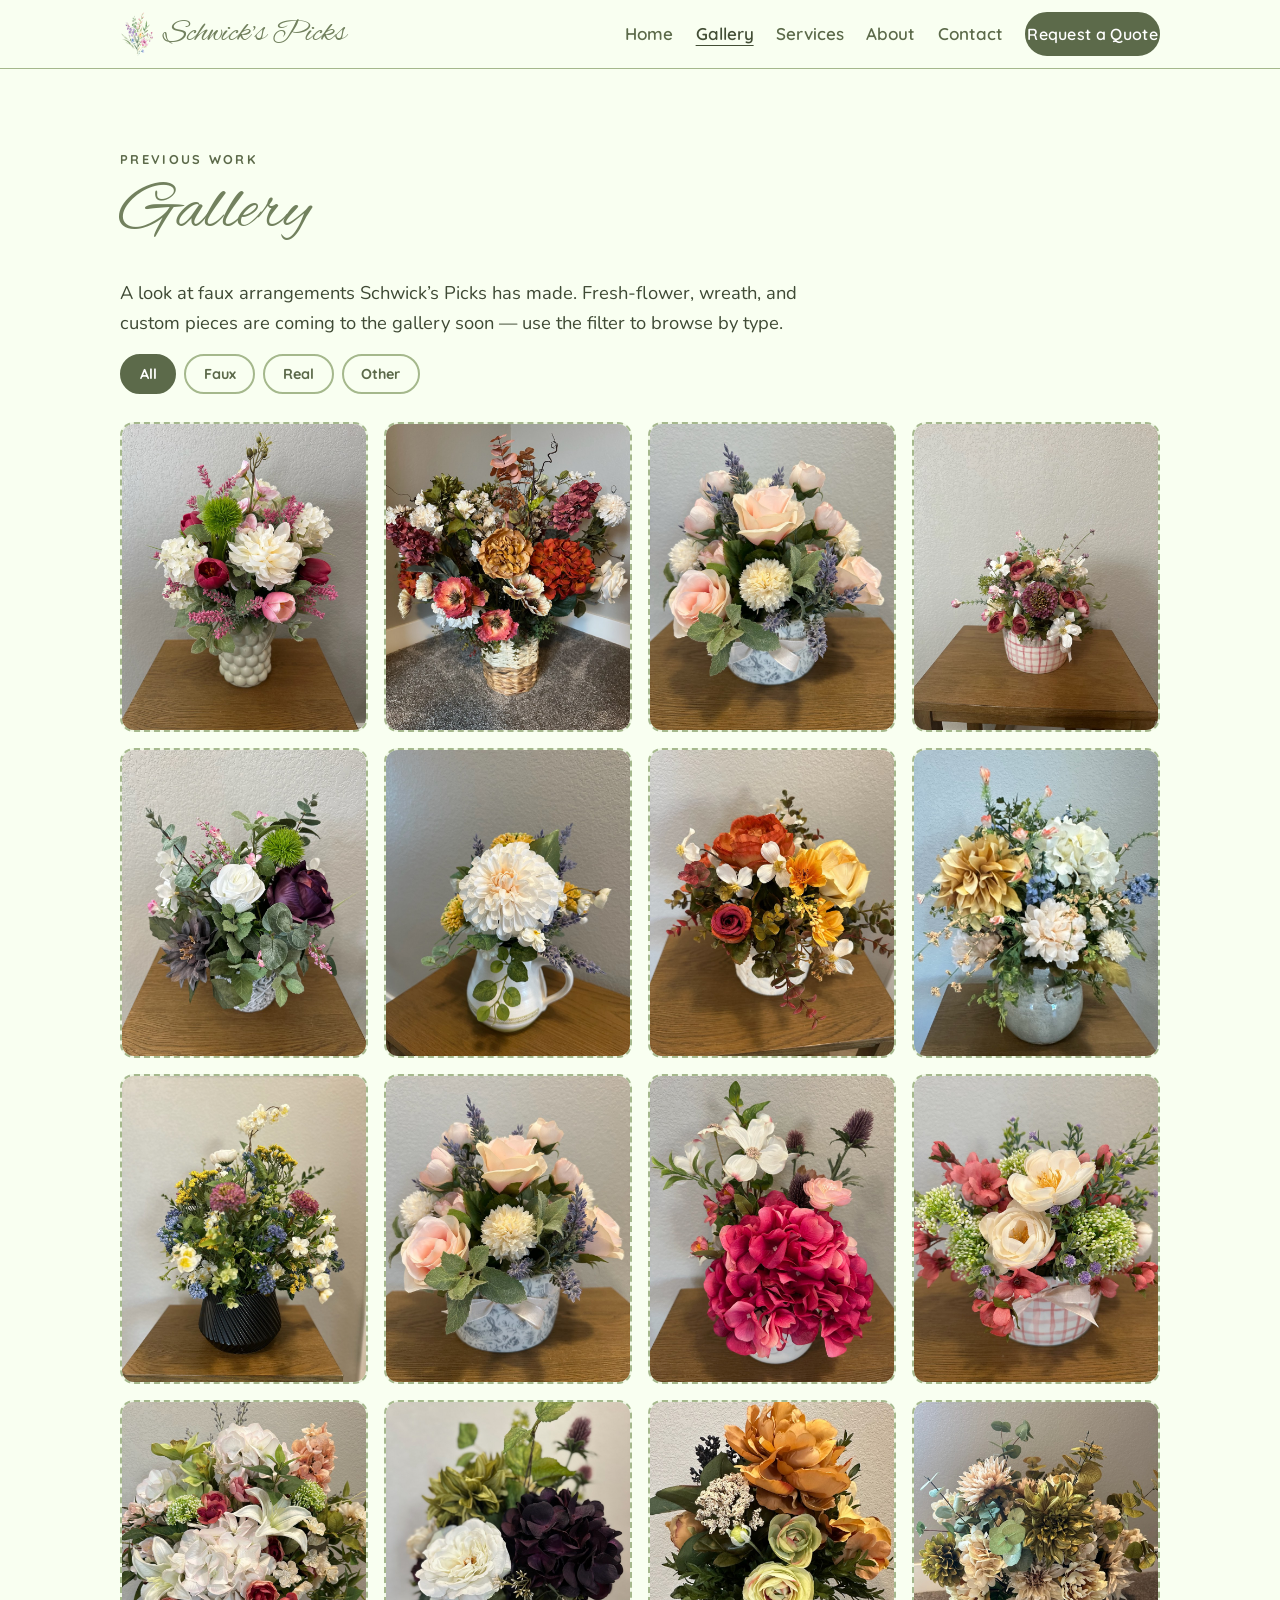
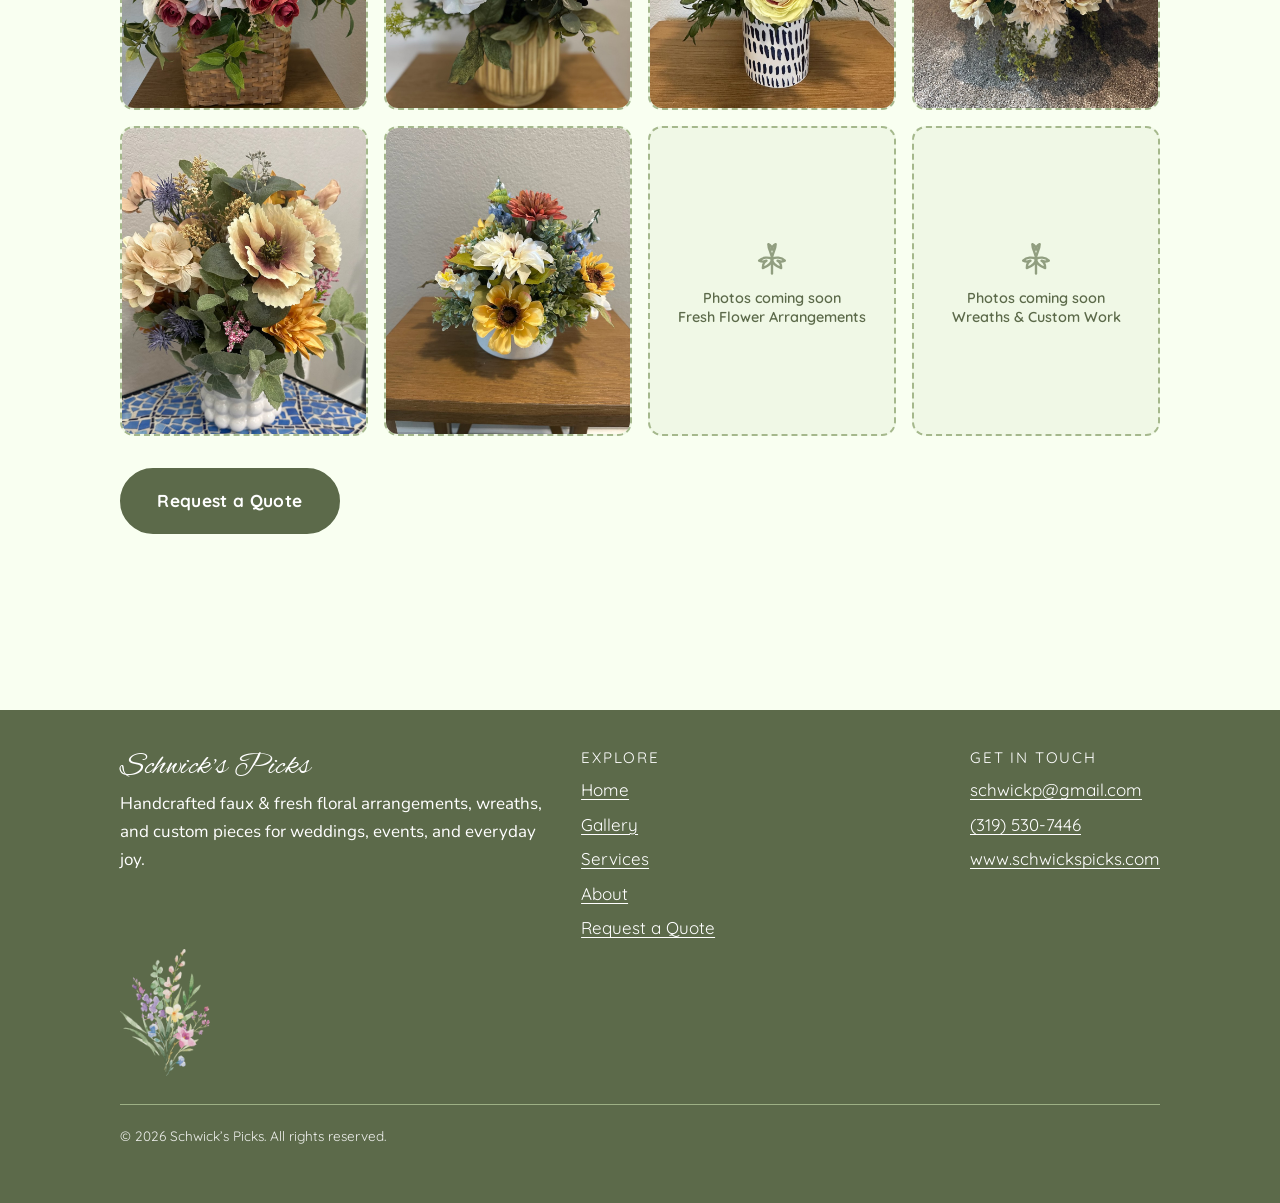
==== commit 5dd560dc: "Remove visible photo captions; use plain generic alt text Gallery/home/services: drop the figcaption" ====
--- a/gallery.html
+++ b/gallery.html
@@ -71,111 +71,93 @@
 
           <figure class="gallery-figure" data-category="faux">
             <div class="photo-ph">
-              <img class="photo-ph__img" src="assets/img/gallery/faux-01.jpg" alt="Faux arrangement of pink tulips, white peonies and hydrangea in a white hobnail vase" loading="lazy" width="900" height="1200">
-            </div>
-            <figcaption>Tulips, peony &amp; hydrangea</figcaption>
-          </figure>
-          <figure class="gallery-figure" data-category="faux">
-            <div class="photo-ph">
-              <img class="photo-ph__img" src="assets/img/gallery/faux-02.jpg" alt="Large faux arrangement of burgundy, rust and cream blooms in a tall woven basket" loading="lazy" width="900" height="1200">
-            </div>
-            <figcaption>Autumn statement piece</figcaption>
-          </figure>
-          <figure class="gallery-figure" data-category="faux">
-            <div class="photo-ph">
-              <img class="photo-ph__img" src="assets/img/gallery/faux-03.jpg" alt="Faux blush-pink roses with lavender sprigs in a blue toile pot" loading="lazy" width="900" height="1200">
-            </div>
-            <figcaption>Blush roses &amp; lavender</figcaption>
-          </figure>
-          <figure class="gallery-figure" data-category="faux">
-            <div class="photo-ph">
-              <img class="photo-ph__img" src="assets/img/gallery/faux-04.jpg" alt="Faux pink peonies, roses and white daisies in a pink gingham pot" loading="lazy" width="900" height="1200">
-            </div>
-            <figcaption>Cottage garden mix</figcaption>
-          </figure>
-          <figure class="gallery-figure" data-category="faux">
-            <div class="photo-ph">
-              <img class="photo-ph__img" src="assets/img/gallery/faux-05.jpg" alt="Faux plum roses, white blooms and eucalyptus in a grey patterned urn" loading="lazy" width="900" height="1200">
-            </div>
-            <figcaption>Plum roses &amp; eucalyptus</figcaption>
-          </figure>
-          <figure class="gallery-figure" data-category="faux">
-            <div class="photo-ph">
-              <img class="photo-ph__img" src="assets/img/gallery/faux-06.jpg" alt="Faux cream pom-pom dahlia with lavender in a white ceramic pitcher" loading="lazy" width="900" height="1200">
-            </div>
-            <figcaption>Cream dahlia pitcher</figcaption>
-          </figure>
-          <figure class="gallery-figure" data-category="faux">
-            <div class="photo-ph">
-              <img class="photo-ph__img" src="assets/img/gallery/faux-07.jpg" alt="Faux autumn arrangement of orange and butter-yellow roses with eucalyptus" loading="lazy" width="900" height="1200">
-            </div>
-            <figcaption>Autumn roses</figcaption>
-          </figure>
-          <figure class="gallery-figure" data-category="faux">
-            <div class="photo-ph">
-              <img class="photo-ph__img" src="assets/img/gallery/faux-08.jpg" alt="Faux blue, cream and gold blooms in a pale stone jug" loading="lazy" width="900" height="1200">
-            </div>
-            <figcaption>Blue &amp; gold jug</figcaption>
-          </figure>
-          <figure class="gallery-figure" data-category="faux">
-            <div class="photo-ph">
-              <img class="photo-ph__img" src="assets/img/gallery/faux-09.jpg" alt="Faux blue and yellow wildflower mix in a black fluted vase" loading="lazy" width="900" height="1200">
-            </div>
-            <figcaption>Wildflower blues</figcaption>
-          </figure>
-          <figure class="gallery-figure" data-category="faux">
-            <div class="photo-ph">
-              <img class="photo-ph__img" src="assets/img/gallery/faux-10.jpg" alt="Faux soft-pink roses and lavender in a blue toile pot" loading="lazy" width="900" height="1200">
-            </div>
-            <figcaption>Roses &amp; lavender</figcaption>
-          </figure>
-          <figure class="gallery-figure" data-category="faux">
-            <div class="photo-ph">
-              <img class="photo-ph__img" src="assets/img/gallery/faux-11.jpg" alt="Faux magenta hydrangea with white dogwood and purple thistle" loading="lazy" width="900" height="1200">
-            </div>
-            <figcaption>Magenta hydrangea</figcaption>
-          </figure>
-          <figure class="gallery-figure" data-category="faux">
-            <div class="photo-ph">
-              <img class="photo-ph__img" src="assets/img/gallery/faux-12.jpg" alt="Faux cream ranunculus and coral blossom in a pink gingham pot" loading="lazy" width="900" height="1200">
-            </div>
-            <figcaption>Cream &amp; coral blooms</figcaption>
-          </figure>
-          <figure class="gallery-figure" data-category="faux">
-            <div class="photo-ph">
-              <img class="photo-ph__img" src="assets/img/gallery/faux-13.jpg" alt="Faux pink and cream roses, lilies and hydrangea in a wicker basket" loading="lazy" width="900" height="1200">
-            </div>
-            <figcaption>Garden basket</figcaption>
-          </figure>
-          <figure class="gallery-figure" data-category="faux">
-            <div class="photo-ph">
-              <img class="photo-ph__img" src="assets/img/gallery/faux-14.jpg" alt="Faux pale-pink roses and lavender in a rabbit-toile pot with a white bow" loading="lazy" width="900" height="1200">
-            </div>
-            <figcaption>Soft pink roses</figcaption>
-          </figure>
-          <figure class="gallery-figure" data-category="faux">
-            <div class="photo-ph">
-              <img class="photo-ph__img" src="assets/img/gallery/faux-15.jpg" alt="Faux burnt-orange peony and green ranunculus in a navy dash-pattern vase" loading="lazy" width="900" height="1200">
-            </div>
-            <figcaption>Burnt orange &amp; green</figcaption>
-          </figure>
-          <figure class="gallery-figure" data-category="faux">
-            <div class="photo-ph">
-              <img class="photo-ph__img" src="assets/img/gallery/faux-16.jpg" alt="Faux sage-green and cream arrangement with dahlias and eucalyptus" loading="lazy" width="900" height="1200">
-            </div>
-            <figcaption>Sage &amp; cream</figcaption>
-          </figure>
-          <figure class="gallery-figure" data-category="faux">
-            <div class="photo-ph">
-              <img class="photo-ph__img" src="assets/img/gallery/faux-17.jpg" alt="Faux muted peach and periwinkle-blue blooms in a white hobnail vase" loading="lazy" width="900" height="1200">
-            </div>
-            <figcaption>Peach &amp; periwinkle</figcaption>
-          </figure>
-          <figure class="gallery-figure" data-category="faux">
-            <div class="photo-ph">
-              <img class="photo-ph__img" src="assets/img/gallery/faux-18.jpg" alt="Faux yellow sunflowers and mixed wildflowers in a white pot" loading="lazy" width="900" height="1200">
-            </div>
-            <figcaption>Sunflower bouquet</figcaption>
+              <img class="photo-ph__img" src="assets/img/gallery/faux-01.jpg" alt="Faux flower arrangement by Schwick&rsquo;s Picks" loading="lazy" width="900" height="1200">
+            </div>
+          </figure>
+          <figure class="gallery-figure" data-category="faux">
+            <div class="photo-ph">
+              <img class="photo-ph__img" src="assets/img/gallery/faux-02.jpg" alt="Faux flower arrangement by Schwick&rsquo;s Picks" loading="lazy" width="900" height="1200">
+            </div>
+          </figure>
+          <figure class="gallery-figure" data-category="faux">
+            <div class="photo-ph">
+              <img class="photo-ph__img" src="assets/img/gallery/faux-03.jpg" alt="Faux flower arrangement by Schwick&rsquo;s Picks" loading="lazy" width="900" height="1200">
+            </div>
+          </figure>
+          <figure class="gallery-figure" data-category="faux">
+            <div class="photo-ph">
+              <img class="photo-ph__img" src="assets/img/gallery/faux-04.jpg" alt="Faux flower arrangement by Schwick&rsquo;s Picks" loading="lazy" width="900" height="1200">
+            </div>
+          </figure>
+          <figure class="gallery-figure" data-category="faux">
+            <div class="photo-ph">
+              <img class="photo-ph__img" src="assets/img/gallery/faux-05.jpg" alt="Faux flower arrangement by Schwick&rsquo;s Picks" loading="lazy" width="900" height="1200">
+            </div>
+          </figure>
+          <figure class="gallery-figure" data-category="faux">
+            <div class="photo-ph">
+              <img class="photo-ph__img" src="assets/img/gallery/faux-06.jpg" alt="Faux flower arrangement by Schwick&rsquo;s Picks" loading="lazy" width="900" height="1200">
+            </div>
+          </figure>
+          <figure class="gallery-figure" data-category="faux">
+            <div class="photo-ph">
+              <img class="photo-ph__img" src="assets/img/gallery/faux-07.jpg" alt="Faux flower arrangement by Schwick&rsquo;s Picks" loading="lazy" width="900" height="1200">
+            </div>
+          </figure>
+          <figure class="gallery-figure" data-category="faux">
+            <div class="photo-ph">
+              <img class="photo-ph__img" src="assets/img/gallery/faux-08.jpg" alt="Faux flower arrangement by Schwick&rsquo;s Picks" loading="lazy" width="900" height="1200">
+            </div>
+          </figure>
+          <figure class="gallery-figure" data-category="faux">
+            <div class="photo-ph">
+              <img class="photo-ph__img" src="assets/img/gallery/faux-09.jpg" alt="Faux flower arrangement by Schwick&rsquo;s Picks" loading="lazy" width="900" height="1200">
+            </div>
+          </figure>
+          <figure class="gallery-figure" data-category="faux">
+            <div class="photo-ph">
+              <img class="photo-ph__img" src="assets/img/gallery/faux-10.jpg" alt="Faux flower arrangement by Schwick&rsquo;s Picks" loading="lazy" width="900" height="1200">
+            </div>
+          </figure>
+          <figure class="gallery-figure" data-category="faux">
+            <div class="photo-ph">
+              <img class="photo-ph__img" src="assets/img/gallery/faux-11.jpg" alt="Faux flower arrangement by Schwick&rsquo;s Picks" loading="lazy" width="900" height="1200">
+            </div>
+          </figure>
+          <figure class="gallery-figure" data-category="faux">
+            <div class="photo-ph">
+              <img class="photo-ph__img" src="assets/img/gallery/faux-12.jpg" alt="Faux flower arrangement by Schwick&rsquo;s Picks" loading="lazy" width="900" height="1200">
+            </div>
+          </figure>
+          <figure class="gallery-figure" data-category="faux">
+            <div class="photo-ph">
+              <img class="photo-ph__img" src="assets/img/gallery/faux-13.jpg" alt="Faux flower arrangement by Schwick&rsquo;s Picks" loading="lazy" width="900" height="1200">
+            </div>
+          </figure>
+          <figure class="gallery-figure" data-category="faux">
+            <div class="photo-ph">
+              <img class="photo-ph__img" src="assets/img/gallery/faux-14.jpg" alt="Faux flower arrangement by Schwick&rsquo;s Picks" loading="lazy" width="900" height="1200">
+            </div>
+          </figure>
+          <figure class="gallery-figure" data-category="faux">
+            <div class="photo-ph">
+              <img class="photo-ph__img" src="assets/img/gallery/faux-15.jpg" alt="Faux flower arrangement by Schwick&rsquo;s Picks" loading="lazy" width="900" height="1200">
+            </div>
+          </figure>
+          <figure class="gallery-figure" data-category="faux">
+            <div class="photo-ph">
+              <img class="photo-ph__img" src="assets/img/gallery/faux-16.jpg" alt="Faux flower arrangement by Schwick&rsquo;s Picks" loading="lazy" width="900" height="1200">
+            </div>
+          </figure>
+          <figure class="gallery-figure" data-category="faux">
+            <div class="photo-ph">
+              <img class="photo-ph__img" src="assets/img/gallery/faux-17.jpg" alt="Faux flower arrangement by Schwick&rsquo;s Picks" loading="lazy" width="900" height="1200">
+            </div>
+          </figure>
+          <figure class="gallery-figure" data-category="faux">
+            <div class="photo-ph">
+              <img class="photo-ph__img" src="assets/img/gallery/faux-18.jpg" alt="Faux flower arrangement by Schwick&rsquo;s Picks" loading="lazy" width="900" height="1200">
+            </div>
           </figure>
 
           <!-- Owner: fresh-flower photos go here. Drop in assets/img/gallery/real-01.jpg etc.
@@ -185,7 +167,6 @@
               <img class="ph-glyph" src="assets/img/branding/sprig.svg" alt="" aria-hidden="true">
               <span class="photo-ph__caption">Photos coming soon<br>Fresh Flower Arrangements</span>
             </div>
-            <figcaption>Fresh arrangements</figcaption>
           </figure>
           <!-- Owner: wreath / custom / event photos go here (assets/img/gallery/other-01.jpg etc.), data-category="other". -->
           <figure class="gallery-figure" data-category="other">
@@ -193,7 +174,6 @@
               <img class="ph-glyph" src="assets/img/branding/sprig.svg" alt="" aria-hidden="true">
               <span class="photo-ph__caption">Photos coming soon<br>Wreaths &amp; Custom Work</span>
             </div>
-            <figcaption>Wreaths &amp; custom work</figcaption>
           </figure>
 
         </div>
